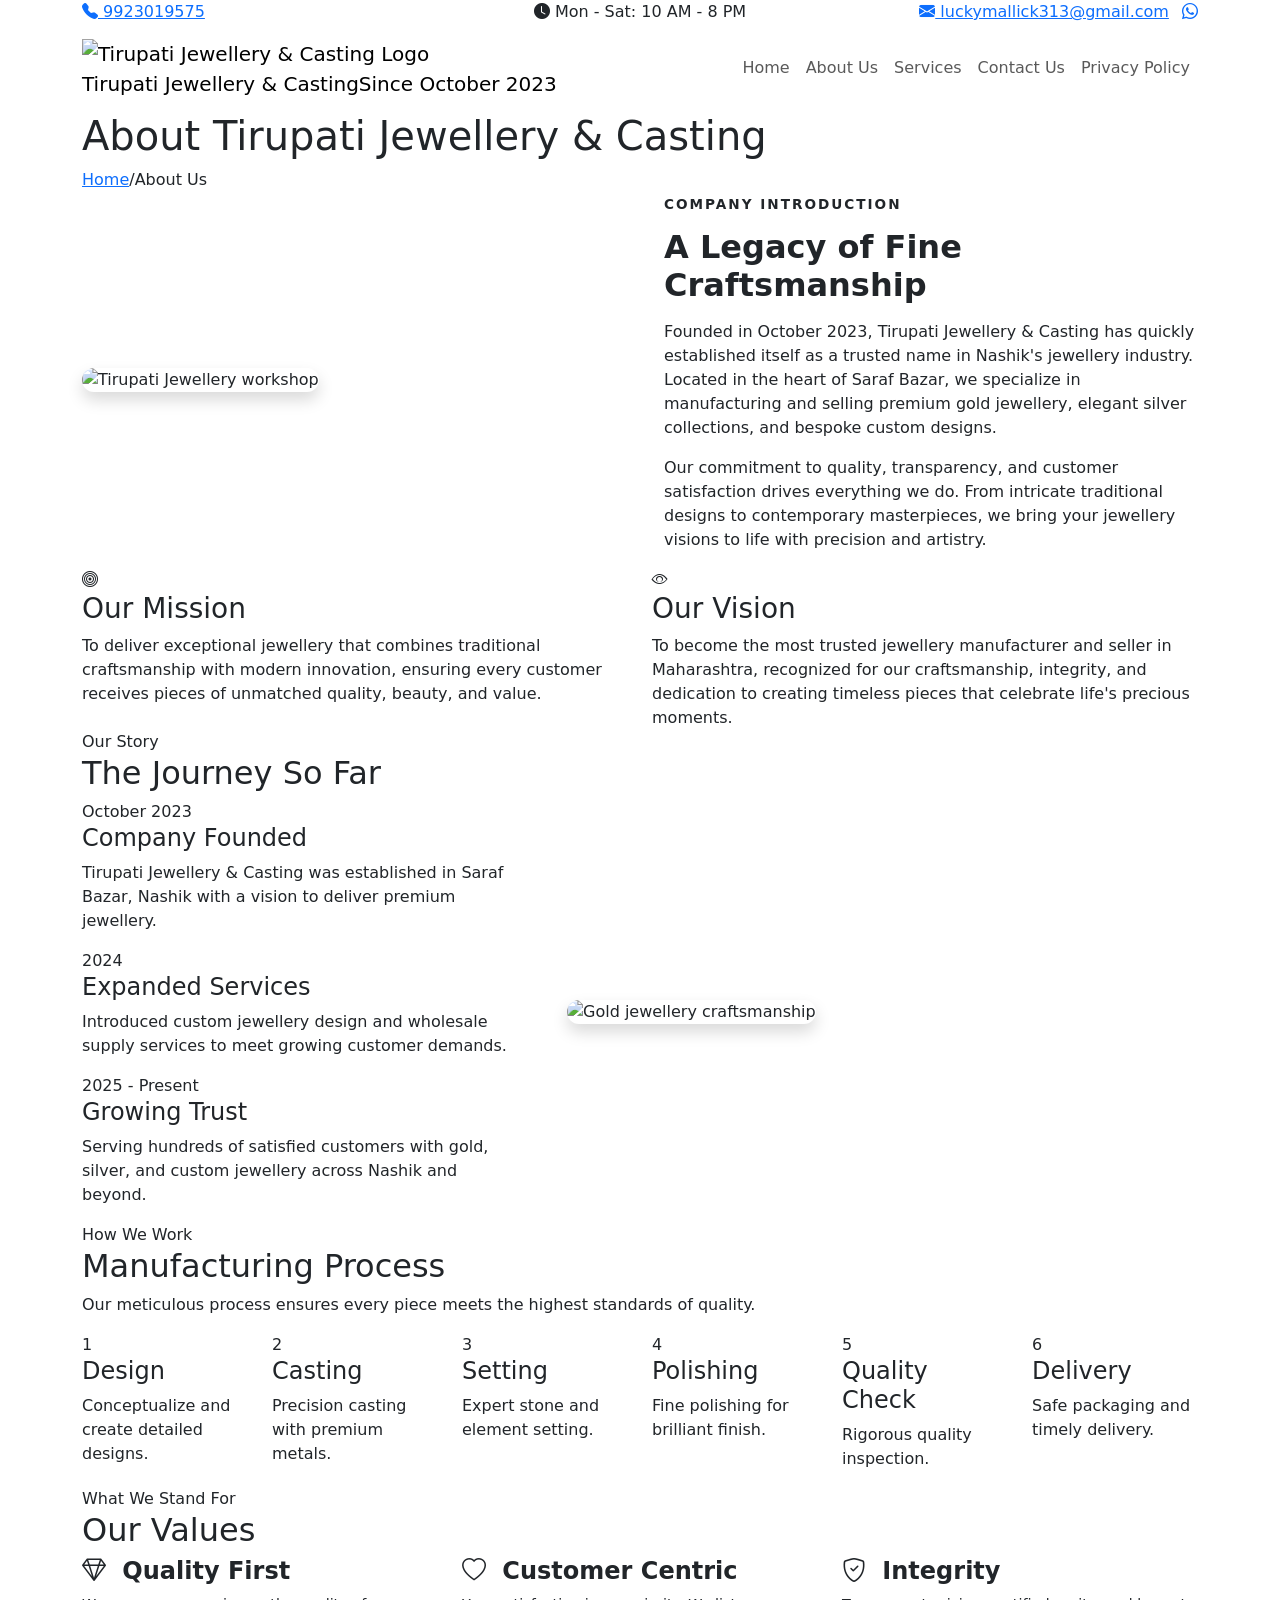
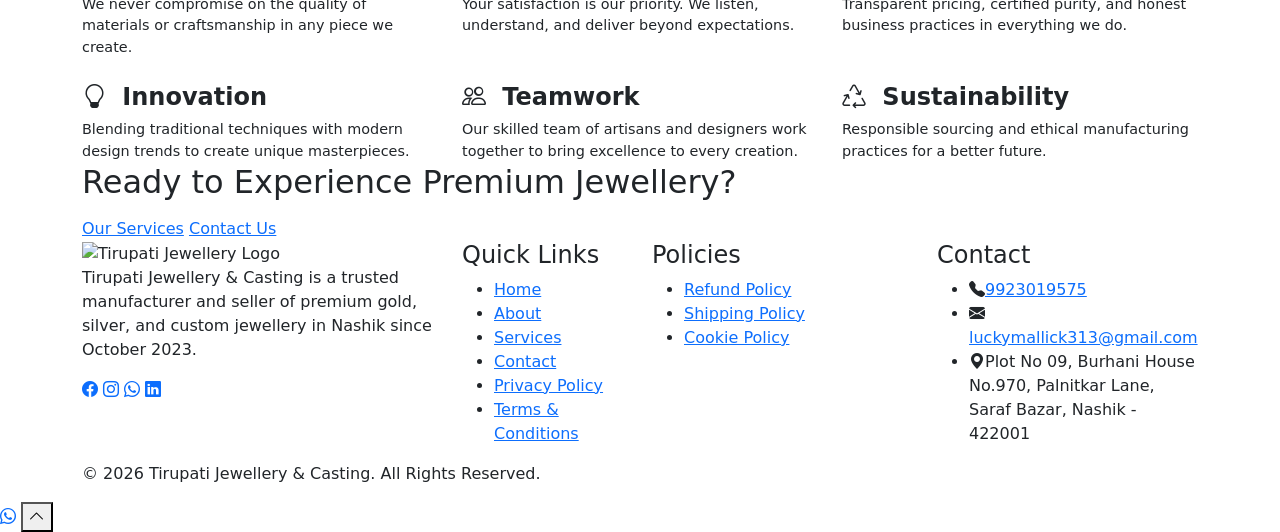
==== about.html @ cfba4d55 "Add files via upload" ====
<!DOCTYPE html>
<html lang="en">
<head>
  <meta charset="UTF-8">
  <meta name="viewport" content="width=device-width, initial-scale=1.0">
  <title>About Us | Tirupati Jewellery & Casting - Nashik</title>
  <meta name="description" content="Learn about Tirupati Jewellery & Casting - our mission, vision, values and story since October 2023. Premium jewellery manufacturer in Nashik.">
  <meta name="keywords" content="about Tirupati Jewellery, jewellery manufacturer Nashik, gold jewellery company">
  <link rel="canonical" href="about.html">
  <meta property="og:title" content="About Us | Tirupati Jewellery & Casting">
  <meta property="og:description" content="Discover our story, mission and craftsmanship in premium jewellery manufacturing.">
  <meta property="og:type" content="website">
  <meta property="og:image" content="images/logo.png">
  <link rel="icon" type="image/png" href="favicon/favicon.png">
  <link rel="preconnect" href="https://fonts.googleapis.com">
  <link rel="preconnect" href="https://fonts.gstatic.com" crossorigin>
  <link href="https://fonts.googleapis.com/css2?family=Poppins:wght@300;400;500;600;700&display=swap" rel="stylesheet">
  <link href="https://cdn.jsdelivr.net/npm/bootstrap@5.3.3/dist/css/bootstrap.min.css" rel="stylesheet">
  <link href="https://cdn.jsdelivr.net/npm/bootstrap-icons@1.11.3/font/bootstrap-icons.min.css" rel="stylesheet">
  <link rel="stylesheet" href="css/style.css">
  <link rel="stylesheet" href="css/responsive.css">
</head>
<body>
  <div id="page-loader" aria-hidden="true"><div class="loader-ring"></div></div>
  <div id="scroll-progress" role="progressbar" aria-label="Page scroll progress"></div>

  <div class="top-bar">
    <div class="container">
      <div class="row align-items-center">
        <div class="col-md-4 text-md-start text-center"><a href="tel:+919923019575"><i class="bi bi-telephone-fill"></i> 9923019575</a></div>
        <div class="col-md-4 text-center"><span><i class="bi bi-clock-fill"></i> Mon - Sat: 10 AM - 8 PM</span></div>
        <div class="col-md-4 text-md-end text-center">
          <a href="mailto:luckymallick313@gmail.com"><i class="bi bi-envelope-fill"></i> luckymallick313@gmail.com</a>
          <a href="https://wa.me/919923019575" class="whatsapp-link ms-2" target="_blank" rel="noopener noreferrer" aria-label="WhatsApp"><i class="bi bi-whatsapp"></i></a>
        </div>
      </div>
    </div>
  </div>

  <nav class="navbar navbar-expand-lg navbar-main" aria-label="Main navigation">
    <div class="container">
      <a class="navbar-brand navbar-brand-wrap" href="index.html">
        <img src="images/logo.png" alt="Tirupati Jewellery & Casting Logo" width="52" height="52">
        <div class="brand-text"><span class="brand-name">Tirupati Jewellery & Casting</span><span class="brand-tag">Since October 2023</span></div>
      </a>
      <button class="navbar-toggler" type="button" data-bs-toggle="collapse" data-bs-target="#mainNav" aria-controls="mainNav" aria-expanded="false" aria-label="Toggle navigation">
        <div class="navbar-toggler-icon-custom"><span></span><span></span><span></span></div>
      </button>
      <div class="collapse navbar-collapse" id="mainNav">
        <ul class="navbar-nav ms-auto">
          <li class="nav-item"><a class="nav-link" href="index.html">Home</a></li>
          <li class="nav-item"><a class="nav-link" href="about.html">About Us</a></li>
          <li class="nav-item"><a class="nav-link" href="services.html">Services</a></li>
          <li class="nav-item"><a class="nav-link" href="contact.html">Contact Us</a></li>
          <li class="nav-item"><a class="nav-link" href="privacy-policy.html">Privacy Policy</a></li>
        </ul>
      </div>
    </div>
  </nav>
  <div class="navbar-spacer"></div>

  <main>
    <section class="page-banner">
      <div class="banner-bg"></div>
      <div class="container">
        <h1 class="fade-up">About Tirupati Jewellery & Casting</h1>
        <nav class="breadcrumb-nav fade-up" aria-label="Breadcrumb">
          <a href="index.html">Home</a><span>/</span><span class="current">About Us</span>
        </nav>
      </div>
    </section>

    <section>
      <div class="container">
        <div class="row align-items-center g-5">
          <div class="col-lg-6 fade-left">
            <img src="images/about.jpg" alt="Tirupati Jewellery workshop" class="rounded-4 shadow" style="width:100%;height:420px;object-fit:cover;" loading="lazy">
          </div>
          <div class="col-lg-6 fade-right">
            <span class="subtitle" style="color:var(--gold);font-weight:600;letter-spacing:2px;text-transform:uppercase;font-size:0.85rem;">Company Introduction</span>
            <h2 style="font-size:2rem;font-weight:700;margin:12px 0 16px;">A Legacy of Fine Craftsmanship</h2>
            <p style="color:var(--text-muted);">Founded in October 2023, Tirupati Jewellery & Casting has quickly established itself as a trusted name in Nashik's jewellery industry. Located in the heart of Saraf Bazar, we specialize in manufacturing and selling premium gold jewellery, elegant silver collections, and bespoke custom designs.</p>
            <p style="color:var(--text-muted);">Our commitment to quality, transparency, and customer satisfaction drives everything we do. From intricate traditional designs to contemporary masterpieces, we bring your jewellery visions to life with precision and artistry.</p>
          </div>
        </div>
      </div>
    </section>

    <section class="section-bg">
      <div class="container">
        <div class="row g-4">
          <div class="col-md-6 fade-up">
            <article class="about-intro-card">
              <div class="icon"><i class="bi bi-bullseye"></i></div>
              <h3>Our Mission</h3>
              <p style="color:var(--text-muted);margin:0;">To deliver exceptional jewellery that combines traditional craftsmanship with modern innovation, ensuring every customer receives pieces of unmatched quality, beauty, and value.</p>
            </article>
          </div>
          <div class="col-md-6 fade-up">
            <article class="about-intro-card">
              <div class="icon"><i class="bi bi-eye"></i></div>
              <h3>Our Vision</h3>
              <p style="color:var(--text-muted);margin:0;">To become the most trusted jewellery manufacturer and seller in Maharashtra, recognized for our craftsmanship, integrity, and dedication to creating timeless pieces that celebrate life's precious moments.</p>
            </article>
          </div>
        </div>
      </div>
    </section>

    <section>
      <div class="container">
        <div class="section-title fade-up">
          <span class="subtitle">Our Story</span>
          <div class="gold-line"></div>
          <h2>The Journey So Far</h2>
        </div>
        <div class="row align-items-center g-5">
          <div class="col-lg-5 fade-left">
            <div class="timeline">
              <div class="timeline-item">
                <span class="date">October 2023</span>
                <h4>Company Founded</h4>
                <p>Tirupati Jewellery & Casting was established in Saraf Bazar, Nashik with a vision to deliver premium jewellery.</p>
              </div>
              <div class="timeline-item">
                <span class="date">2024</span>
                <h4>Expanded Services</h4>
                <p>Introduced custom jewellery design and wholesale supply services to meet growing customer demands.</p>
              </div>
              <div class="timeline-item">
                <span class="date">2025 - Present</span>
                <h4>Growing Trust</h4>
                <p>Serving hundreds of satisfied customers with gold, silver, and custom jewellery across Nashik and beyond.</p>
              </div>
            </div>
          </div>
          <div class="col-lg-7 fade-right">
            <img src="images/gold.jpg" alt="Gold jewellery craftsmanship" class="rounded-4 shadow" style="width:100%;height:380px;object-fit:cover;" loading="lazy">
          </div>
        </div>
      </div>
    </section>

    <section class="section-bg">
      <div class="container">
        <div class="section-title fade-up">
          <span class="subtitle">How We Work</span>
          <div class="gold-line"></div>
          <h2>Manufacturing Process</h2>
          <p>Our meticulous process ensures every piece meets the highest standards of quality.</p>
        </div>
        <div class="row g-4">
          <div class="col-6 col-md-4 col-lg-2 fade-up">
            <div class="process-step">
              <div class="step-num">1</div>
              <h4>Design</h4>
              <p>Conceptualize and create detailed designs.</p>
            </div>
          </div>
          <div class="col-6 col-md-4 col-lg-2 fade-up">
            <div class="process-step">
              <div class="step-num">2</div>
              <h4>Casting</h4>
              <p>Precision casting with premium metals.</p>
            </div>
          </div>
          <div class="col-6 col-md-4 col-lg-2 fade-up">
            <div class="process-step">
              <div class="step-num">3</div>
              <h4>Setting</h4>
              <p>Expert stone and element setting.</p>
            </div>
          </div>
          <div class="col-6 col-md-4 col-lg-2 fade-up">
            <div class="process-step">
              <div class="step-num">4</div>
              <h4>Polishing</h4>
              <p>Fine polishing for brilliant finish.</p>
            </div>
          </div>
          <div class="col-6 col-md-4 col-lg-2 fade-up">
            <div class="process-step">
              <div class="step-num">5</div>
              <h4>Quality Check</h4>
              <p>Rigorous quality inspection.</p>
            </div>
          </div>
          <div class="col-6 col-md-4 col-lg-2 fade-up">
            <div class="process-step">
              <div class="step-num">6</div>
              <h4>Delivery</h4>
              <p>Safe packaging and timely delivery.</p>
            </div>
          </div>
        </div>
      </div>
    </section>

    <section>
      <div class="container">
        <div class="section-title fade-up">
          <span class="subtitle">What We Stand For</span>
          <div class="gold-line"></div>
          <h2>Our Values</h2>
        </div>
        <div class="row g-4">
          <div class="col-md-6 col-lg-4 fade-up">
            <div class="value-card">
              <h4 style="font-weight:600;margin-bottom:8px;"><i class="bi bi-gem" style="color:var(--gold);margin-right:8px;"></i> Quality First</h4>
              <p style="color:var(--text-muted);margin:0;font-size:0.9rem;">We never compromise on the quality of materials or craftsmanship in any piece we create.</p>
            </div>
          </div>
          <div class="col-md-6 col-lg-4 fade-up">
            <div class="value-card">
              <h4 style="font-weight:600;margin-bottom:8px;"><i class="bi bi-heart" style="color:var(--gold);margin-right:8px;"></i> Customer Centric</h4>
              <p style="color:var(--text-muted);margin:0;font-size:0.9rem;">Your satisfaction is our priority. We listen, understand, and deliver beyond expectations.</p>
            </div>
          </div>
          <div class="col-md-6 col-lg-4 fade-up">
            <div class="value-card">
              <h4 style="font-weight:600;margin-bottom:8px;"><i class="bi bi-shield-check" style="color:var(--gold);margin-right:8px;"></i> Integrity</h4>
              <p style="color:var(--text-muted);margin:0;font-size:0.9rem;">Transparent pricing, certified purity, and honest business practices in everything we do.</p>
            </div>
          </div>
          <div class="col-md-6 col-lg-4 fade-up">
            <div class="value-card">
              <h4 style="font-weight:600;margin-bottom:8px;"><i class="bi bi-lightbulb" style="color:var(--gold);margin-right:8px;"></i> Innovation</h4>
              <p style="color:var(--text-muted);margin:0;font-size:0.9rem;">Blending traditional techniques with modern design trends to create unique masterpieces.</p>
            </div>
          </div>
          <div class="col-md-6 col-lg-4 fade-up">
            <div class="value-card">
              <h4 style="font-weight:600;margin-bottom:8px;"><i class="bi bi-people" style="color:var(--gold);margin-right:8px;"></i> Teamwork</h4>
              <p style="color:var(--text-muted);margin:0;font-size:0.9rem;">Our skilled team of artisans and designers work together to bring excellence to every creation.</p>
            </div>
          </div>
          <div class="col-md-6 col-lg-4 fade-up">
            <div class="value-card">
              <h4 style="font-weight:600;margin-bottom:8px;"><i class="bi bi-recycle" style="color:var(--gold);margin-right:8px;"></i> Sustainability</h4>
              <p style="color:var(--text-muted);margin:0;font-size:0.9rem;">Responsible sourcing and ethical manufacturing practices for a better future.</p>
            </div>
          </div>
        </div>
      </div>
    </section>

    <section class="cta-section">
      <div class="container fade-up">
        <h2>Ready to Experience Premium Jewellery?</h2>
        <div class="cta-buttons mt-3">
          <a href="services.html" class="btn-outline-white">Our Services</a>
          <a href="contact.html" class="btn-outline-white">Contact Us</a>
        </div>
      </div>
    </section>
  </main>

  <footer class="site-footer">
    <div class="container">
      <div class="row g-4">
        <div class="col-lg-4 col-md-6">
          <div class="footer-brand">
            <img src="images/logo.png" alt="Tirupati Jewellery Logo" width="60" height="60" loading="lazy">
            <p>Tirupati Jewellery & Casting is a trusted manufacturer and seller of premium gold, silver, and custom jewellery in Nashik since October 2023.</p>
            <div class="social-icons">
              <a href="#" aria-label="Facebook"><i class="bi bi-facebook"></i></a>
              <a href="#" aria-label="Instagram"><i class="bi bi-instagram"></i></a>
              <a href="https://wa.me/919923019575" target="_blank" rel="noopener noreferrer" aria-label="WhatsApp"><i class="bi bi-whatsapp"></i></a>
              <a href="#" aria-label="LinkedIn"><i class="bi bi-linkedin"></i></a>
            </div>
          </div>
        </div>
        <div class="col-lg-2 col-md-6">
          <h4 class="footer-title">Quick Links</h4>
          <ul class="footer-links">
            <li><a href="index.html">Home</a></li>
            <li><a href="about.html">About</a></li>
            <li><a href="services.html">Services</a></li>
            <li><a href="contact.html">Contact</a></li>
            <li><a href="privacy-policy.html">Privacy Policy</a></li>
            <li><a href="terms-and-conditions.html">Terms & Conditions</a></li>
          </ul>
        </div>
        <div class="col-lg-3 col-md-6">
          <h4 class="footer-title">Policies</h4>
          <ul class="footer-links">
            <li><a href="refund-cancellation.html">Refund Policy</a></li>
            <li><a href="shipping-delivery.html">Shipping Policy</a></li>
            <li><a href="cookie-policy.html">Cookie Policy</a></li>
          </ul>
        </div>
        <div class="col-lg-3 col-md-6">
          <h4 class="footer-title">Contact</h4>
          <ul class="footer-contact">
            <li><i class="bi bi-telephone-fill"></i><span><a href="tel:+919923019575">9923019575</a></span></li>
            <li><i class="bi bi-envelope-fill"></i><span><a href="mailto:luckymallick313@gmail.com">luckymallick313@gmail.com</a></span></li>
            <li><i class="bi bi-geo-alt-fill"></i><span>Plot No 09, Burhani House No.970, Palnitkar Lane, Saraf Bazar, Nashik - 422001</span></li>
          </ul>
        </div>
      </div>
      <div class="footer-bottom"><p>&copy; 2026 Tirupati Jewellery & Casting. All Rights Reserved.</p></div>
    </div>
  </footer>

  <a href="https://wa.me/919923019575" class="floating-whatsapp" target="_blank" rel="noopener noreferrer" aria-label="Chat on WhatsApp"><i class="bi bi-whatsapp"></i></a>
  <button class="back-to-top" aria-label="Back to top"><i class="bi bi-chevron-up"></i></button>
  <script src="https://cdn.jsdelivr.net/npm/bootstrap@5.3.3/dist/js/bootstrap.bundle.min.js"></script>
  <script src="js/script.js"></script>
</body>
</html>
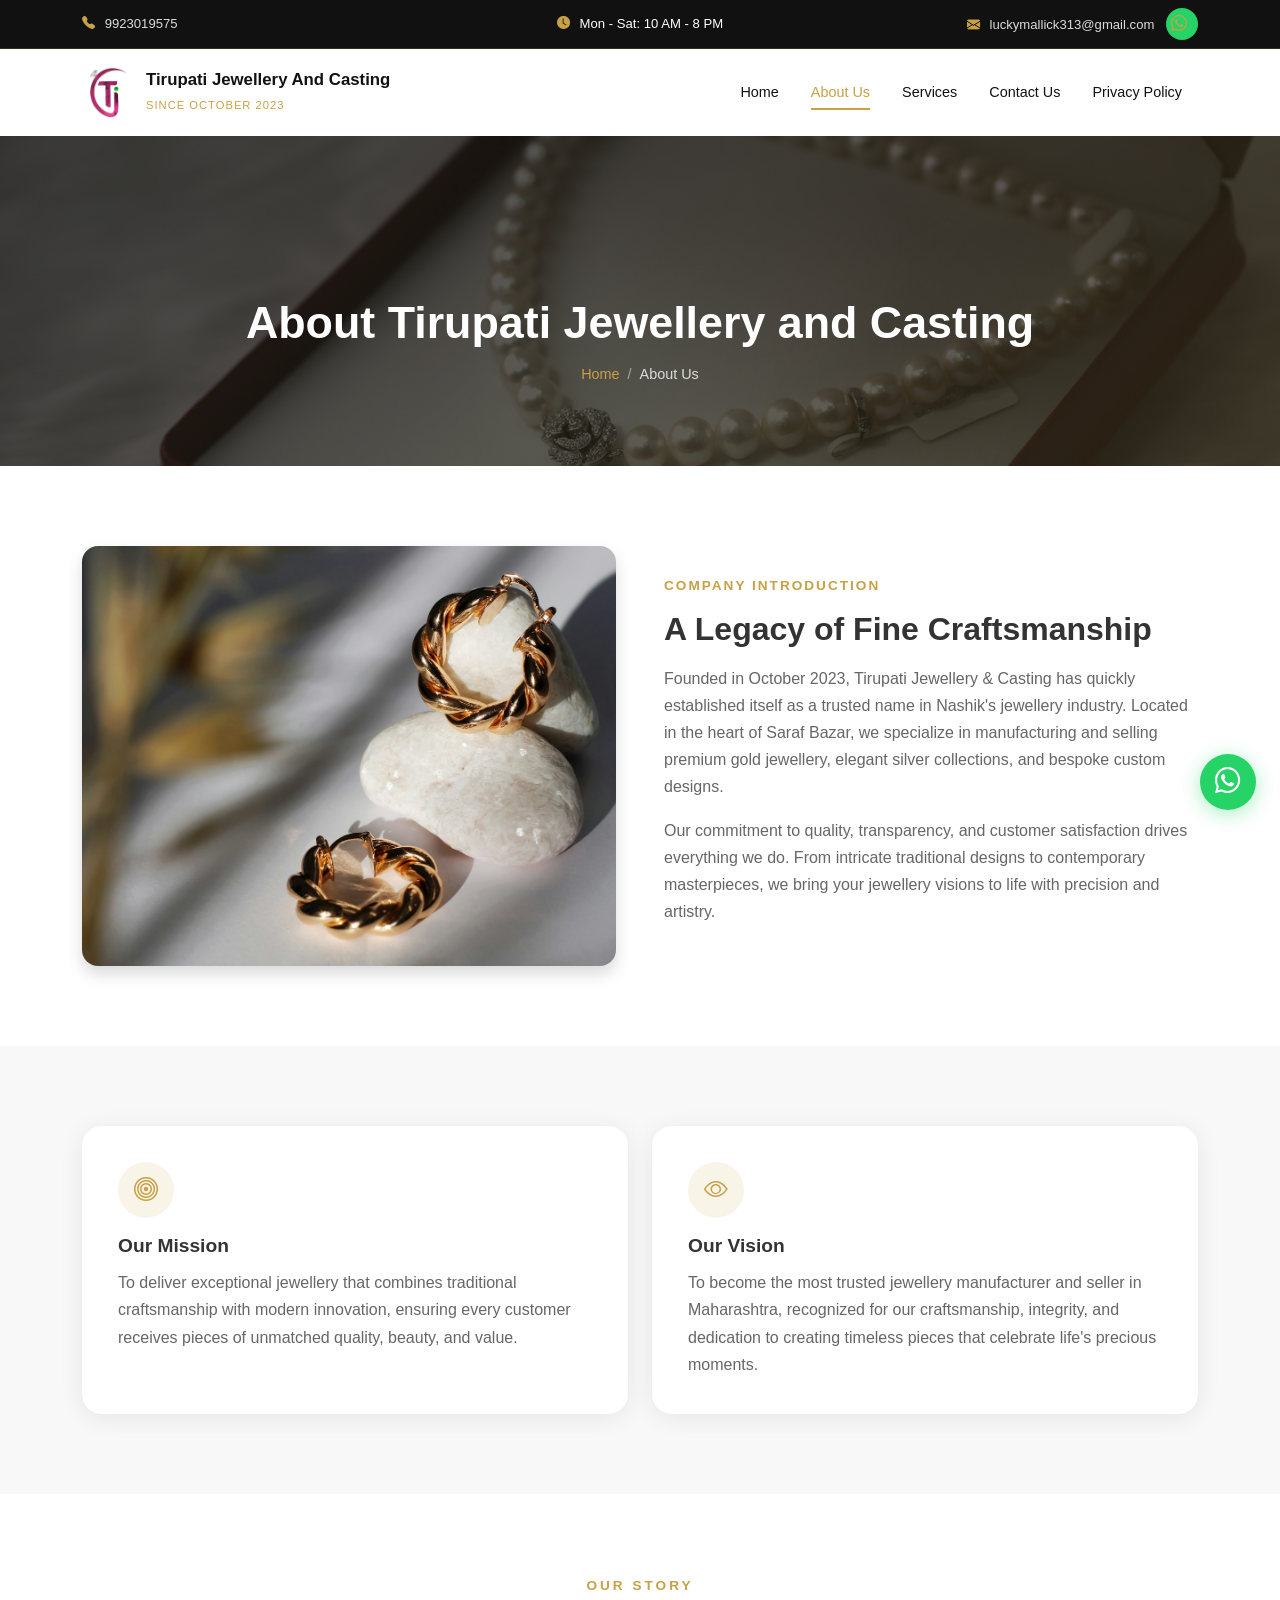
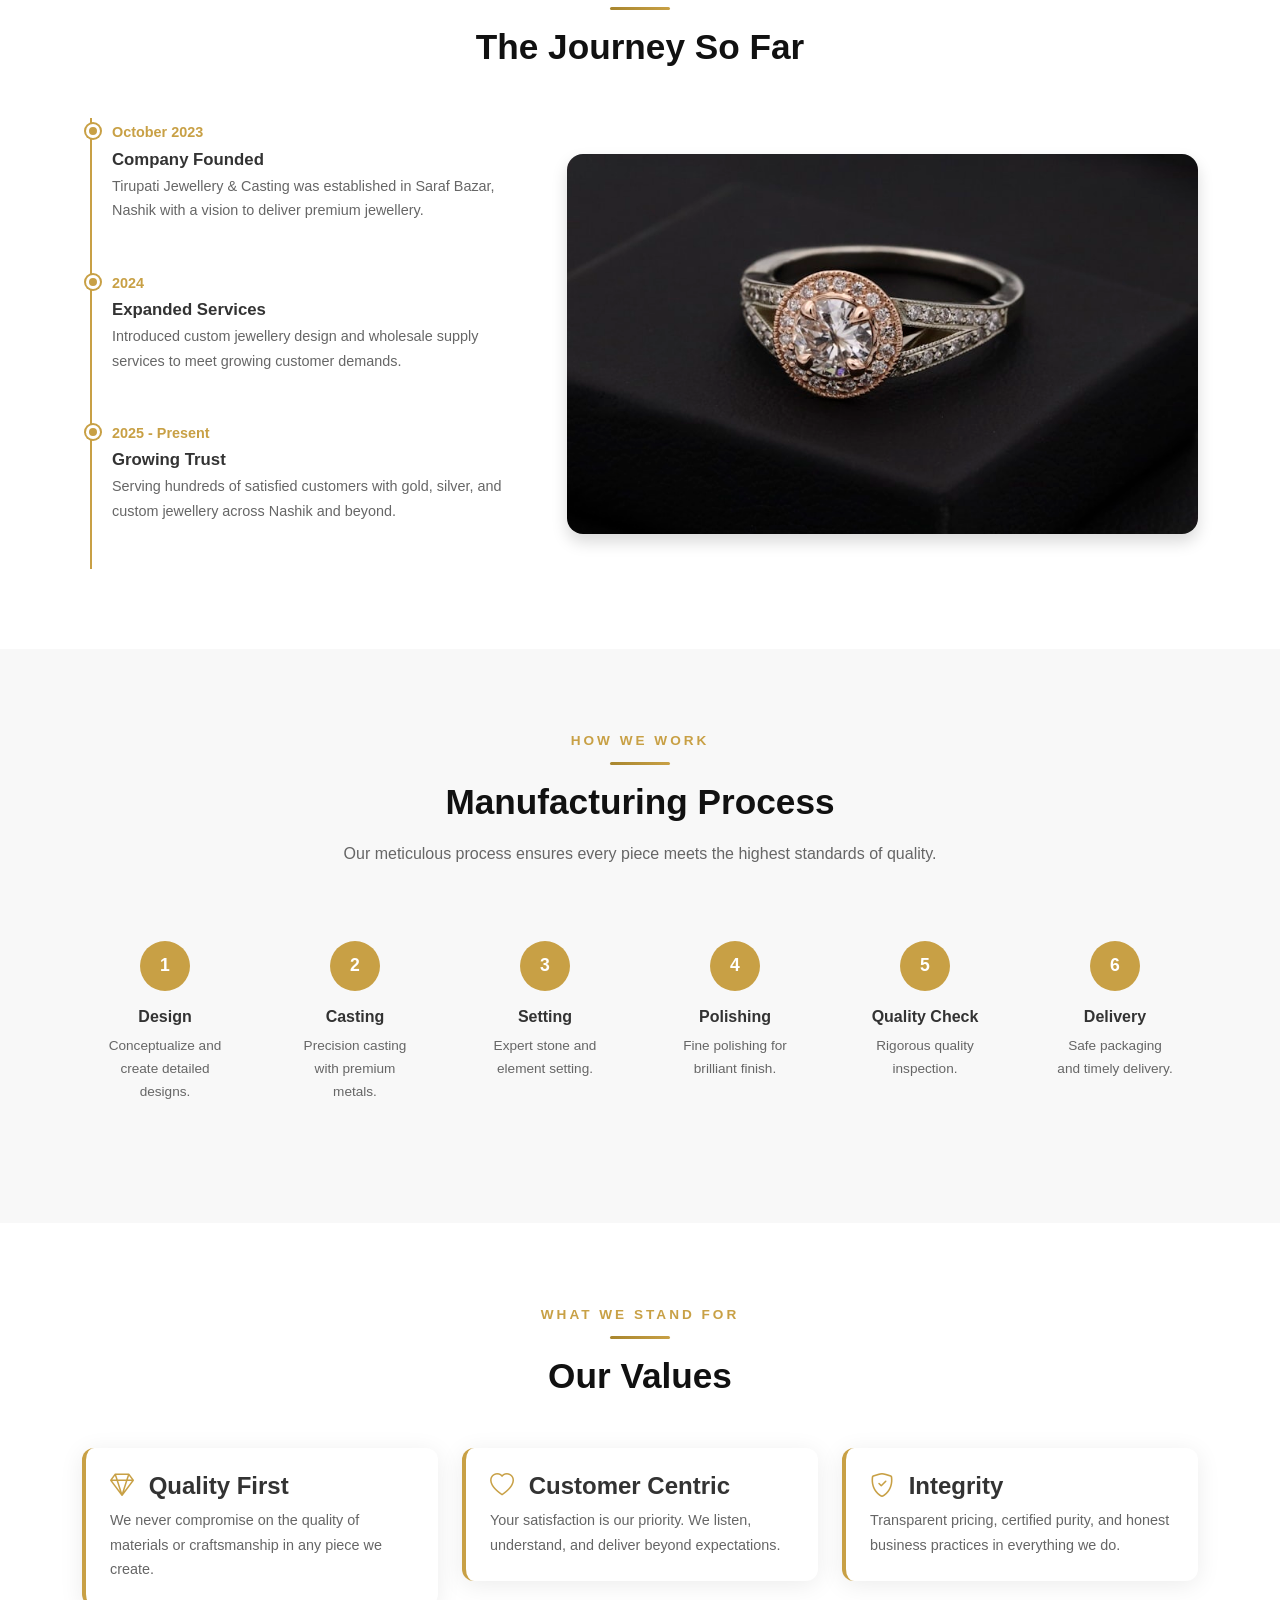
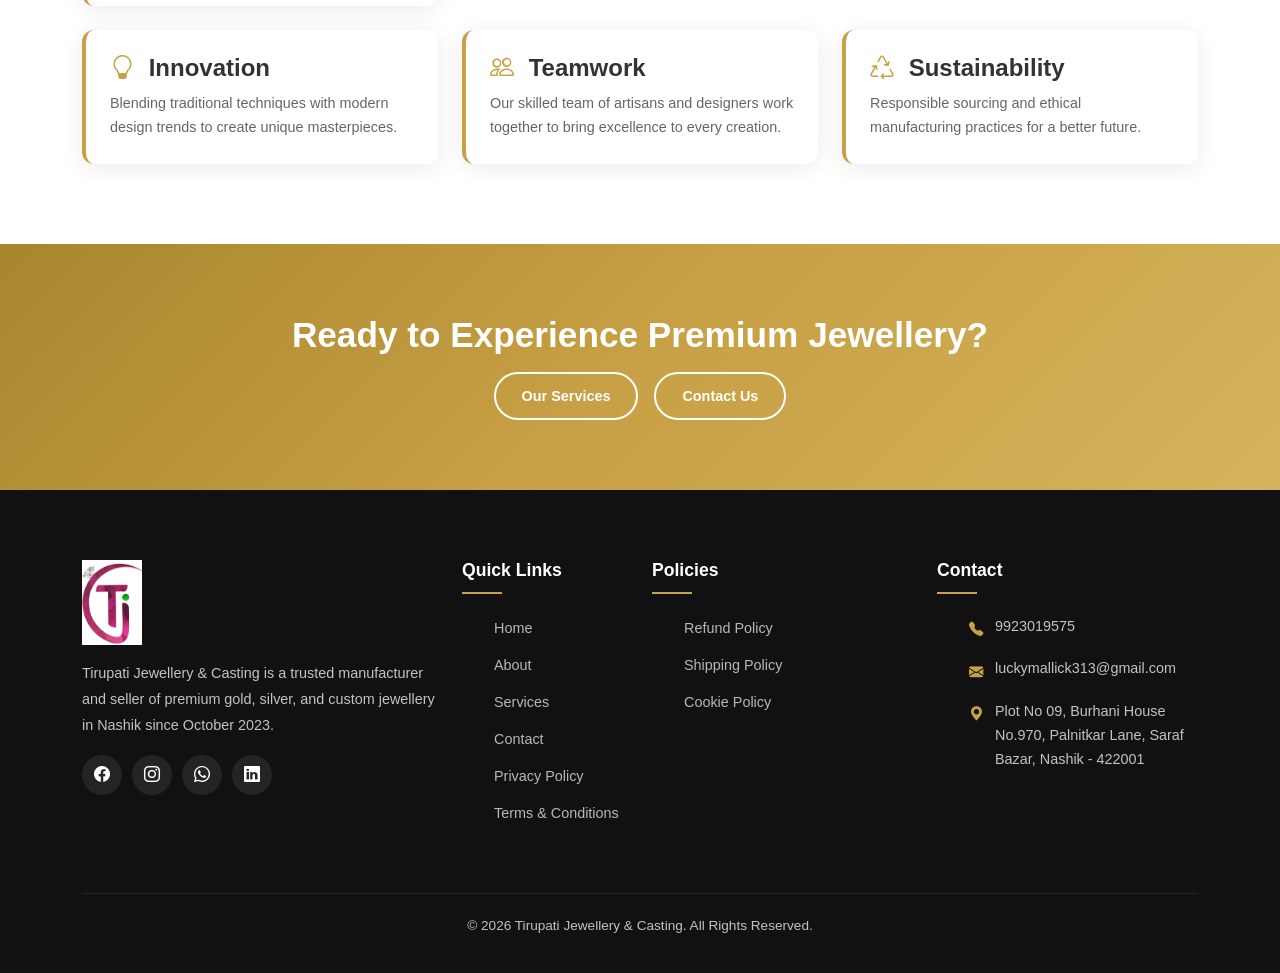
==== commit 51d2efa2: "Update about.html" ====
--- a/about.html
+++ b/about.html
@@ -3,7 +3,7 @@
 <head>
   <meta charset="UTF-8">
   <meta name="viewport" content="width=device-width, initial-scale=1.0">
-  <title>About Us | Tirupati Jewellery & Casting - Nashik</title>
+  <title>About Us | Tirupati Jewellery and Casting - Nashik</title>
   <meta name="description" content="Learn about Tirupati Jewellery & Casting - our mission, vision, values and story since October 2023. Premium jewellery manufacturer in Nashik.">
   <meta name="keywords" content="about Tirupati Jewellery, jewellery manufacturer Nashik, gold jewellery company">
   <link rel="canonical" href="about.html">
@@ -41,7 +41,7 @@
     <div class="container">
       <a class="navbar-brand navbar-brand-wrap" href="index.html">
         <img src="images/logo.png" alt="Tirupati Jewellery & Casting Logo" width="52" height="52">
-        <div class="brand-text"><span class="brand-name">Tirupati Jewellery & Casting</span><span class="brand-tag">Since October 2023</span></div>
+        <div class="brand-text"><span class="brand-name">Tirupati Jewellery And Casting</span><span class="brand-tag">Since October 2023</span></div>
       </a>
       <button class="navbar-toggler" type="button" data-bs-toggle="collapse" data-bs-target="#mainNav" aria-controls="mainNav" aria-expanded="false" aria-label="Toggle navigation">
         <div class="navbar-toggler-icon-custom"><span></span><span></span><span></span></div>
@@ -63,7 +63,7 @@
     <section class="page-banner">
       <div class="banner-bg"></div>
       <div class="container">
-        <h1 class="fade-up">About Tirupati Jewellery & Casting</h1>
+        <h1 class="fade-up">About Tirupati Jewellery and Casting</h1>
         <nav class="breadcrumb-nav fade-up" aria-label="Breadcrumb">
           <a href="index.html">Home</a><span>/</span><span class="current">About Us</span>
         </nav>
--- a/css/style.css
+++ b/css/style.css
@@ -0,0 +1,1442 @@
+/* ============================================
+   Tirupati Jewellery & Casting - Main Styles
+   ============================================ */
+
+:root {
+  --gold: #C8A045;
+  --gold-light: #d4b35c;
+  --gold-dark: #a8862e;
+  --black: #111111;
+  --white: #FFFFFF;
+  --bg: #F8F8F8;
+  --text: #333333;
+  --text-muted: #666666;
+  --border: #e8e8e8;
+  --shadow: 0 4px 24px rgba(17, 17, 17, 0.08);
+  --shadow-hover: 0 12px 40px rgba(200, 160, 69, 0.18);
+  --transition: all 0.35s cubic-bezier(0.4, 0, 0.2, 1);
+  --radius: 12px;
+  --radius-lg: 20px;
+  --font: 'Poppins', sans-serif;
+}
+
+*, *::before, *::after {
+  box-sizing: border-box;
+  margin: 0;
+  padding: 0;
+}
+
+html {
+  scroll-behavior: smooth;
+}
+
+body {
+  font-family: var(--font);
+  font-size: 16px;
+  line-height: 1.7;
+  color: var(--text);
+  background: var(--white);
+  overflow-x: hidden;
+}
+
+img {
+  max-width: 100%;
+  height: auto;
+  display: block;
+}
+
+a {
+  text-decoration: none;
+  color: inherit;
+  transition: var(--transition);
+}
+
+ul {
+  list-style: none;
+}
+
+/* ---- Loading Spinner ---- */
+#page-loader {
+  position: fixed;
+  inset: 0;
+  background: var(--white);
+  z-index: 99999;
+  display: flex;
+  align-items: center;
+  justify-content: center;
+  transition: opacity 0.5s ease, visibility 0.5s ease;
+}
+
+#page-loader.hidden {
+  opacity: 0;
+  visibility: hidden;
+  pointer-events: none;
+}
+
+.loader-ring {
+  width: 56px;
+  height: 56px;
+  border: 3px solid var(--border);
+  border-top-color: var(--gold);
+  border-radius: 50%;
+  animation: spin 0.8s linear infinite;
+}
+
+@keyframes spin {
+  to { transform: rotate(360deg); }
+}
+
+/* ---- Scroll Progress ---- */
+#scroll-progress {
+  position: fixed;
+  top: 0;
+  left: 0;
+  height: 3px;
+  background: linear-gradient(90deg, var(--gold-dark), var(--gold), var(--gold-light));
+  z-index: 10000;
+  width: 0%;
+  transition: width 0.1s linear;
+}
+
+/* ---- Top Bar ---- */
+.top-bar {
+  background: var(--black);
+  color: var(--white);
+  font-size: 0.82rem;
+  padding: 8px 0;
+  border-bottom: 1px solid rgba(200, 160, 69, 0.2);
+}
+
+.top-bar a {
+  color: rgba(255, 255, 255, 0.85);
+}
+
+.top-bar a:hover {
+  color: var(--gold);
+}
+
+.top-bar i {
+  color: var(--gold);
+  margin-right: 6px;
+}
+
+.top-bar .whatsapp-link {
+  display: inline-flex;
+  align-items: center;
+  justify-content: center;
+  width: 32px;
+  height: 32px;
+  background: #25D366;
+  border-radius: 50%;
+  color: var(--white) !important;
+  font-size: 1rem;
+  transition: var(--transition);
+}
+
+.top-bar .whatsapp-link:hover {
+  transform: scale(1.1);
+  background: #1ebe57;
+}
+
+/* ---- Navbar ---- */
+.navbar-main {
+  background: var(--white);
+  padding: 12px 0;
+  transition: var(--transition);
+  border-bottom: 1px solid transparent;
+}
+
+.navbar-main.sticky {
+  position: fixed;
+  top: 0;
+  left: 0;
+  right: 0;
+  z-index: 9999;
+  background: rgba(255, 255, 255, 0.97);
+  backdrop-filter: blur(12px);
+  box-shadow: var(--shadow);
+  border-bottom-color: var(--border);
+  padding: 8px 0;
+  animation: slideDown 0.4s ease;
+}
+
+@keyframes slideDown {
+  from { transform: translateY(-100%); }
+  to { transform: translateY(0); }
+}
+
+.navbar-brand-wrap {
+  display: flex;
+  align-items: center;
+  gap: 12px;
+}
+
+.navbar-brand-wrap img {
+  width: 52px;
+  height: 52px;
+  object-fit: contain;
+}
+
+.brand-text {
+  line-height: 1.2;
+}
+
+.brand-text .brand-name {
+  font-size: 1.05rem;
+  font-weight: 700;
+  color: var(--black);
+  display: block;
+}
+
+.brand-text .brand-tag {
+  font-size: 0.7rem;
+  color: var(--gold);
+  font-weight: 500;
+  letter-spacing: 1px;
+  text-transform: uppercase;
+}
+
+.navbar-nav .nav-link {
+  font-size: 0.9rem;
+  font-weight: 500;
+  color: var(--black) !important;
+  padding: 8px 16px !important;
+  position: relative;
+}
+
+.navbar-nav .nav-link::after {
+  content: '';
+  position: absolute;
+  bottom: 2px;
+  left: 16px;
+  right: 16px;
+  height: 2px;
+  background: var(--gold);
+  transform: scaleX(0);
+  transition: transform 0.3s ease;
+}
+
+.navbar-nav .nav-link:hover::after,
+.navbar-nav .nav-link.active::after {
+  transform: scaleX(1);
+}
+
+.navbar-nav .nav-link:hover,
+.navbar-nav .nav-link.active {
+  color: var(--gold) !important;
+}
+
+.navbar-toggler {
+  border: none;
+  padding: 4px 8px;
+}
+
+.navbar-toggler:focus {
+  box-shadow: none;
+}
+
+.navbar-toggler-icon-custom {
+  width: 28px;
+  height: 20px;
+  position: relative;
+  display: flex;
+  flex-direction: column;
+  justify-content: space-between;
+}
+
+.navbar-toggler-icon-custom span {
+  display: block;
+  height: 2px;
+  background: var(--black);
+  border-radius: 2px;
+  transition: var(--transition);
+}
+
+/* ---- Buttons ---- */
+.btn-gold {
+  background: linear-gradient(135deg, var(--gold), var(--gold-dark));
+  color: var(--white);
+  border: none;
+  padding: 12px 28px;
+  font-weight: 600;
+  font-size: 0.9rem;
+  border-radius: 50px;
+  letter-spacing: 0.3px;
+  transition: var(--transition);
+  display: inline-flex;
+  align-items: center;
+  gap: 8px;
+}
+
+.btn-gold:hover {
+  background: linear-gradient(135deg, var(--gold-light), var(--gold));
+  color: var(--white);
+  transform: translateY(-2px);
+  box-shadow: var(--shadow-hover);
+}
+
+.btn-outline-gold {
+  background: transparent;
+  color: var(--gold);
+  border: 2px solid var(--gold);
+  padding: 10px 26px;
+  font-weight: 600;
+  font-size: 0.9rem;
+  border-radius: 50px;
+  transition: var(--transition);
+  display: inline-flex;
+  align-items: center;
+  gap: 8px;
+}
+
+.btn-outline-gold:hover {
+  background: var(--gold);
+  color: var(--white);
+  transform: translateY(-2px);
+  box-shadow: var(--shadow-hover);
+}
+
+.btn-outline-white {
+  background: transparent;
+  color: var(--white);
+  border: 2px solid var(--white);
+  padding: 10px 26px;
+  font-weight: 600;
+  font-size: 0.9rem;
+  border-radius: 50px;
+  transition: var(--transition);
+}
+
+.btn-outline-white:hover {
+  background: var(--white);
+  color: var(--black);
+  transform: translateY(-2px);
+}
+
+.btn-whatsapp {
+  background: #25D366;
+  color: var(--white);
+  border: none;
+  padding: 12px 28px;
+  font-weight: 600;
+  border-radius: 50px;
+  transition: var(--transition);
+  display: inline-flex;
+  align-items: center;
+  gap: 8px;
+}
+
+.btn-whatsapp:hover {
+  background: #1ebe57;
+  color: var(--white);
+  transform: translateY(-2px);
+  box-shadow: 0 8px 24px rgba(37, 211, 102, 0.35);
+}
+
+/* ---- Section Utilities ---- */
+section {
+  padding: 80px 0;
+}
+
+.section-bg {
+  background: var(--bg);
+}
+
+.section-title {
+  text-align: center;
+  margin-bottom: 50px;
+}
+
+.section-title .subtitle {
+  color: var(--gold);
+  font-size: 0.85rem;
+  font-weight: 600;
+  letter-spacing: 3px;
+  text-transform: uppercase;
+  display: block;
+  margin-bottom: 10px;
+}
+
+.section-title h2 {
+  font-size: 2.2rem;
+  font-weight: 700;
+  color: var(--black);
+  margin-bottom: 16px;
+}
+
+.section-title p {
+  color: var(--text-muted);
+  max-width: 600px;
+  margin: 0 auto;
+}
+
+.gold-line {
+  width: 60px;
+  height: 3px;
+  background: linear-gradient(90deg, var(--gold-dark), var(--gold));
+  margin: 0 auto 16px;
+  border-radius: 2px;
+}
+
+/* ---- Animations ---- */
+.fade-up, .fade-left, .fade-right {
+  opacity: 0;
+  transition: opacity 0.7s ease, transform 0.7s ease;
+}
+
+.fade-up {
+  transform: translateY(40px);
+}
+
+.fade-left {
+  transform: translateX(-40px);
+}
+
+.fade-right {
+  transform: translateX(40px);
+}
+
+.fade-up.visible, .fade-left.visible, .fade-right.visible {
+  opacity: 1;
+  transform: translate(0);
+}
+
+/* Hero content visible immediately (above the fold) */
+.hero-content .fade-up,
+.hero-content .fade-left,
+.hero-content .fade-right,
+.page-banner .fade-up {
+  opacity: 1;
+  transform: none;
+}
+
+/* ---- Hero ---- */
+.hero-section {
+  position: relative;
+  min-height: 100vh;
+  display: flex;
+  align-items: center;
+  background: var(--black);
+  overflow: hidden;
+}
+
+.hero-bg {
+  position: absolute;
+  inset: 0;
+  background: url('../images/hero.jpg') center/cover no-repeat;
+  transform: scale(1.05);
+  transition: transform 8s ease;
+}
+
+.hero-section:hover .hero-bg {
+  transform: scale(1);
+}
+
+.hero-overlay {
+  position: absolute;
+  inset: 0;
+  background: linear-gradient(135deg, rgba(17, 17, 17, 0.88) 0%, rgba(17, 17, 17, 0.6) 50%, rgba(200, 160, 69, 0.15) 100%);
+}
+
+.hero-content {
+  position: relative;
+  z-index: 2;
+  padding: 140px 0 100px;
+}
+
+.hero-badge {
+  display: inline-block;
+  background: rgba(200, 160, 69, 0.15);
+  border: 1px solid rgba(200, 160, 69, 0.4);
+  color: var(--gold);
+  padding: 6px 18px;
+  border-radius: 50px;
+  font-size: 0.82rem;
+  font-weight: 500;
+  letter-spacing: 1px;
+  margin-bottom: 20px;
+}
+
+.hero-content h1 {
+  font-size: 3.2rem;
+  font-weight: 700;
+  color: var(--white);
+  line-height: 1.2;
+  margin-bottom: 16px;
+}
+
+.hero-content h1 span {
+  color: var(--gold);
+}
+
+.hero-content .hero-sub {
+  font-size: 1.15rem;
+  color: var(--gold);
+  font-weight: 500;
+  margin-bottom: 8px;
+}
+
+.hero-content p {
+  color: rgba(255, 255, 255, 0.8);
+  font-size: 1.05rem;
+  max-width: 560px;
+  margin-bottom: 32px;
+}
+
+.hero-buttons {
+  display: flex;
+  flex-wrap: wrap;
+  gap: 16px;
+}
+
+.hero-scroll {
+  position: absolute;
+  bottom: 30px;
+  left: 50%;
+  transform: translateX(-50%);
+  z-index: 2;
+  color: rgba(255, 255, 255, 0.6);
+  font-size: 0.8rem;
+  text-align: center;
+  animation: bounce 2s infinite;
+}
+
+.hero-scroll i {
+  display: block;
+  font-size: 1.2rem;
+  margin-top: 4px;
+  color: var(--gold);
+}
+
+@keyframes bounce {
+  0%, 100% { transform: translateX(-50%) translateY(0); }
+  50% { transform: translateX(-50%) translateY(8px); }
+}
+
+/* ---- Page Banner ---- */
+.page-banner {
+  position: relative;
+  padding: 160px 0 80px;
+  background: var(--black);
+  text-align: center;
+  overflow: hidden;
+}
+
+.page-banner::before {
+  content: '';
+  position: absolute;
+  inset: 0;
+  background: linear-gradient(135deg, rgba(17, 17, 17, 0.95), rgba(200, 160, 69, 0.2));
+}
+
+.page-banner .banner-bg {
+  position: absolute;
+  inset: 0;
+  background: url('../images/hero.jpg') center/cover no-repeat;
+  opacity: 0.25;
+}
+
+.page-banner .container {
+  position: relative;
+  z-index: 2;
+}
+
+.page-banner h1 {
+  font-size: 2.8rem;
+  font-weight: 700;
+  color: var(--white);
+  margin-bottom: 12px;
+}
+
+.breadcrumb-nav {
+  display: flex;
+  justify-content: center;
+  gap: 8px;
+  font-size: 0.9rem;
+}
+
+.breadcrumb-nav a {
+  color: var(--gold);
+}
+
+.breadcrumb-nav span {
+  color: rgba(255, 255, 255, 0.5);
+}
+
+.breadcrumb-nav .current {
+  color: rgba(255, 255, 255, 0.8);
+}
+
+/* ---- About Preview ---- */
+.about-preview-img {
+  position: relative;
+  border-radius: var(--radius-lg);
+  overflow: hidden;
+  box-shadow: var(--shadow);
+}
+
+.about-preview-img img {
+  width: 100%;
+  height: 450px;
+  object-fit: cover;
+  transition: transform 0.6s ease;
+}
+
+.about-preview-img:hover img {
+  transform: scale(1.05);
+}
+
+.about-preview-img .experience-badge {
+  position: absolute;
+  bottom: 24px;
+  right: 24px;
+  background: var(--gold);
+  color: var(--white);
+  padding: 20px 24px;
+  border-radius: var(--radius);
+  text-align: center;
+  box-shadow: var(--shadow);
+}
+
+.experience-badge .year {
+  font-size: 2rem;
+  font-weight: 700;
+  line-height: 1;
+}
+
+.experience-badge .text {
+  font-size: 0.75rem;
+  font-weight: 500;
+  text-transform: uppercase;
+  letter-spacing: 1px;
+}
+
+.about-content .highlight-list {
+  margin: 24px 0;
+}
+
+.about-content .highlight-list li {
+  display: flex;
+  align-items: center;
+  gap: 12px;
+  padding: 8px 0;
+  font-weight: 500;
+}
+
+.about-content .highlight-list i {
+  color: var(--gold);
+  font-size: 1.1rem;
+}
+
+/* ---- Service Cards ---- */
+.service-card {
+  background: var(--white);
+  border-radius: var(--radius-lg);
+  padding: 36px 28px;
+  text-align: center;
+  box-shadow: var(--shadow);
+  transition: var(--transition);
+  height: 100%;
+  border: 1px solid transparent;
+}
+
+.service-card:hover {
+  transform: translateY(-8px);
+  box-shadow: var(--shadow-hover);
+  border-color: rgba(200, 160, 69, 0.2);
+}
+
+.service-card .icon-wrap {
+  width: 80px;
+  height: 80px;
+  background: linear-gradient(135deg, rgba(200, 160, 69, 0.1), rgba(200, 160, 69, 0.2));
+  border-radius: 50%;
+  display: flex;
+  align-items: center;
+  justify-content: center;
+  margin: 0 auto 20px;
+  transition: var(--transition);
+}
+
+.service-card:hover .icon-wrap {
+  background: linear-gradient(135deg, var(--gold), var(--gold-dark));
+}
+
+.service-card .icon-wrap i {
+  font-size: 2rem;
+  color: var(--gold);
+  transition: var(--transition);
+}
+
+.service-card:hover .icon-wrap i {
+  color: var(--white);
+}
+
+.service-card h3 {
+  font-size: 1.2rem;
+  font-weight: 600;
+  color: var(--black);
+  margin-bottom: 12px;
+}
+
+.service-card p {
+  color: var(--text-muted);
+  font-size: 0.92rem;
+}
+
+/* ---- Why Choose Us ---- */
+.why-card {
+  background: var(--white);
+  border-radius: var(--radius);
+  padding: 28px 24px;
+  text-align: center;
+  box-shadow: var(--shadow);
+  transition: var(--transition);
+  height: 100%;
+}
+
+.why-card:hover {
+  transform: translateY(-6px);
+  box-shadow: var(--shadow-hover);
+}
+
+.why-card .icon-box {
+  width: 60px;
+  height: 60px;
+  background: var(--black);
+  border-radius: 50%;
+  display: flex;
+  align-items: center;
+  justify-content: center;
+  margin: 0 auto 16px;
+  transition: var(--transition);
+}
+
+.why-card:hover .icon-box {
+  background: var(--gold);
+}
+
+.why-card .icon-box i {
+  font-size: 1.4rem;
+  color: var(--gold);
+  transition: var(--transition);
+}
+
+.why-card:hover .icon-box i {
+  color: var(--white);
+}
+
+.why-card h4 {
+  font-size: 1rem;
+  font-weight: 600;
+  color: var(--black);
+  margin-bottom: 8px;
+}
+
+.why-card p {
+  font-size: 0.85rem;
+  color: var(--text-muted);
+  margin: 0;
+}
+
+/* ---- Counter Section ---- */
+.counter-section {
+  background: linear-gradient(135deg, var(--black) 0%, #1a1a1a 50%, var(--black) 100%);
+  padding: 70px 0;
+  position: relative;
+  overflow: hidden;
+}
+
+.counter-section::before {
+  content: '';
+  position: absolute;
+  top: 0;
+  left: 0;
+  right: 0;
+  height: 3px;
+  background: linear-gradient(90deg, transparent, var(--gold), transparent);
+}
+
+.counter-item {
+  text-align: center;
+  padding: 20px;
+}
+
+.counter-item .counter-number {
+  font-size: 3rem;
+  font-weight: 700;
+  color: var(--gold);
+  line-height: 1;
+  margin-bottom: 8px;
+}
+
+.counter-item .counter-label {
+  color: rgba(255, 255, 255, 0.75);
+  font-size: 0.9rem;
+  font-weight: 500;
+  text-transform: uppercase;
+  letter-spacing: 1px;
+}
+
+/* ---- Gallery ---- */
+.gallery-item {
+  position: relative;
+  border-radius: var(--radius);
+  overflow: hidden;
+  box-shadow: var(--shadow);
+  aspect-ratio: 1;
+}
+
+.gallery-item img {
+  width: 100%;
+  height: 100%;
+  object-fit: cover;
+  transition: transform 0.6s ease;
+}
+
+.gallery-item:hover img {
+  transform: scale(1.12);
+}
+
+.gallery-item .gallery-overlay {
+  position: absolute;
+  inset: 0;
+  background: rgba(17, 17, 17, 0.5);
+  display: flex;
+  align-items: center;
+  justify-content: center;
+  opacity: 0;
+  transition: var(--transition);
+}
+
+.gallery-item:hover .gallery-overlay {
+  opacity: 1;
+}
+
+.gallery-overlay i {
+  color: var(--white);
+  font-size: 2rem;
+  transform: scale(0.5);
+  transition: var(--transition);
+}
+
+.gallery-item:hover .gallery-overlay i {
+  transform: scale(1);
+}
+
+/* ---- Testimonials ---- */
+.testimonial-slider {
+  position: relative;
+  overflow: hidden;
+}
+
+.testimonial-track {
+  display: flex;
+  transition: transform 0.5s ease;
+}
+
+.testimonial-card {
+  min-width: 100%;
+  flex-shrink: 0;
+  padding: 0 15px;
+}
+
+.testimonial-inner {
+  background: var(--white);
+  border-radius: var(--radius-lg);
+  padding: 40px 36px;
+  box-shadow: var(--shadow);
+  text-align: center;
+  max-width: 700px;
+  margin: 0 auto;
+  position: relative;
+}
+
+.testimonial-inner::before {
+  content: '\201C';
+  font-size: 5rem;
+  color: rgba(200, 160, 69, 0.15);
+  position: absolute;
+  top: 10px;
+  left: 24px;
+  line-height: 1;
+  font-family: Georgia, serif;
+}
+
+.testimonial-inner .stars {
+  color: var(--gold);
+  font-size: 1rem;
+  margin-bottom: 16px;
+}
+
+.testimonial-inner p {
+  font-size: 1.05rem;
+  color: var(--text);
+  font-style: italic;
+  margin-bottom: 24px;
+  line-height: 1.8;
+}
+
+.testimonial-inner .author {
+  font-weight: 600;
+  color: var(--black);
+}
+
+.testimonial-inner .role {
+  font-size: 0.85rem;
+  color: var(--text-muted);
+}
+
+.testimonial-dots {
+  display: flex;
+  justify-content: center;
+  gap: 8px;
+  margin-top: 24px;
+}
+
+.testimonial-dots button {
+  width: 10px;
+  height: 10px;
+  border-radius: 50%;
+  border: none;
+  background: var(--border);
+  cursor: pointer;
+  transition: var(--transition);
+  padding: 0;
+}
+
+.testimonial-dots button.active {
+  background: var(--gold);
+  width: 28px;
+  border-radius: 5px;
+}
+
+/* ---- CTA Section ---- */
+.cta-section {
+  background: linear-gradient(135deg, var(--gold-dark), var(--gold), var(--gold-light));
+  padding: 70px 0;
+  text-align: center;
+}
+
+.cta-section h2 {
+  font-size: 2.2rem;
+  font-weight: 700;
+  color: var(--white);
+  margin-bottom: 12px;
+}
+
+.cta-section .phone-number {
+  font-size: 2rem;
+  font-weight: 700;
+  color: var(--white);
+  margin-bottom: 24px;
+  display: block;
+}
+
+.cta-section .phone-number a {
+  color: var(--white);
+}
+
+.cta-section .phone-number a:hover {
+  opacity: 0.85;
+}
+
+.cta-buttons {
+  display: flex;
+  justify-content: center;
+  gap: 16px;
+  flex-wrap: wrap;
+}
+
+/* ---- Contact Form ---- */
+.contact-form-wrap {
+  background: var(--white);
+  border-radius: var(--radius-lg);
+  padding: 40px;
+  box-shadow: var(--shadow);
+}
+
+.form-label {
+  font-weight: 500;
+  font-size: 0.9rem;
+  color: var(--black);
+  margin-bottom: 6px;
+}
+
+.form-control, .form-select {
+  border: 1px solid var(--border);
+  border-radius: 8px;
+  padding: 12px 16px;
+  font-size: 0.92rem;
+  transition: var(--transition);
+  font-family: var(--font);
+}
+
+.form-control:focus, .form-select:focus {
+  border-color: var(--gold);
+  box-shadow: 0 0 0 3px rgba(200, 160, 69, 0.15);
+}
+
+.form-control.is-invalid {
+  border-color: #dc3545;
+}
+
+.invalid-feedback {
+  font-size: 0.8rem;
+}
+
+.map-wrap {
+  border-radius: var(--radius-lg);
+  overflow: hidden;
+  box-shadow: var(--shadow);
+  height: 100%;
+  min-height: 350px;
+}
+
+.map-wrap iframe {
+  width: 100%;
+  height: 100%;
+  min-height: 350px;
+  border: 0;
+}
+
+/* ---- Footer ---- */
+.site-footer {
+  background: var(--black);
+  color: rgba(255, 255, 255, 0.75);
+  padding-top: 70px;
+}
+
+.footer-brand img {
+  width: 60px;
+  margin-bottom: 16px;
+}
+
+.footer-brand p {
+  font-size: 0.9rem;
+  line-height: 1.8;
+}
+
+.footer-title {
+  color: var(--white);
+  font-size: 1.1rem;
+  font-weight: 600;
+  margin-bottom: 20px;
+  position: relative;
+  padding-bottom: 12px;
+}
+
+.footer-title::after {
+  content: '';
+  position: absolute;
+  bottom: 0;
+  left: 0;
+  width: 40px;
+  height: 2px;
+  background: var(--gold);
+}
+
+.footer-links li {
+  margin-bottom: 10px;
+}
+
+.footer-links a {
+  font-size: 0.9rem;
+  color: rgba(255, 255, 255, 0.7);
+}
+
+.footer-links a:hover {
+  color: var(--gold);
+  padding-left: 6px;
+}
+
+.footer-contact li {
+  display: flex;
+  gap: 12px;
+  margin-bottom: 14px;
+  font-size: 0.9rem;
+}
+
+.footer-contact i {
+  color: var(--gold);
+  margin-top: 4px;
+  flex-shrink: 0;
+}
+
+.social-icons {
+  display: flex;
+  gap: 10px;
+  margin-top: 16px;
+}
+
+.social-icons a {
+  width: 40px;
+  height: 40px;
+  border-radius: 50%;
+  background: rgba(255, 255, 255, 0.08);
+  display: flex;
+  align-items: center;
+  justify-content: center;
+  color: var(--white);
+  font-size: 1rem;
+  transition: var(--transition);
+}
+
+.social-icons a:hover {
+  background: var(--gold);
+  transform: translateY(-3px);
+}
+
+.footer-bottom {
+  border-top: 1px solid rgba(255, 255, 255, 0.08);
+  padding: 20px 0;
+  margin-top: 50px;
+  text-align: center;
+  font-size: 0.85rem;
+}
+
+/* ---- Floating Elements ---- */
+.floating-whatsapp {
+  position: fixed;
+  bottom: 90px;
+  right: 24px;
+  width: 56px;
+  height: 56px;
+  background: #25D366;
+  border-radius: 50%;
+  display: flex;
+  align-items: center;
+  justify-content: center;
+  color: var(--white);
+  font-size: 1.6rem;
+  z-index: 9998;
+  box-shadow: 0 4px 20px rgba(37, 211, 102, 0.4);
+  transition: var(--transition);
+  animation: pulse-wa 2s infinite;
+}
+
+.floating-whatsapp:hover {
+  transform: scale(1.1);
+  color: var(--white);
+  background: #1ebe57;
+}
+
+@keyframes pulse-wa {
+  0%, 100% { box-shadow: 0 4px 20px rgba(37, 211, 102, 0.4); }
+  50% { box-shadow: 0 4px 30px rgba(37, 211, 102, 0.7); }
+}
+
+.back-to-top {
+  position: fixed;
+  bottom: 24px;
+  right: 24px;
+  width: 44px;
+  height: 44px;
+  background: var(--gold);
+  color: var(--white);
+  border: none;
+  border-radius: 50%;
+  display: flex;
+  align-items: center;
+  justify-content: center;
+  font-size: 1.2rem;
+  z-index: 9997;
+  opacity: 0;
+  visibility: hidden;
+  transition: var(--transition);
+  cursor: pointer;
+}
+
+.back-to-top.visible {
+  opacity: 1;
+  visibility: visible;
+}
+
+.back-to-top:hover {
+  background: var(--gold-dark);
+  transform: translateY(-3px);
+}
+
+/* ---- About Page ---- */
+.about-intro-card {
+  background: var(--white);
+  border-radius: var(--radius-lg);
+  padding: 36px;
+  box-shadow: var(--shadow);
+  height: 100%;
+}
+
+.about-intro-card .icon {
+  width: 56px;
+  height: 56px;
+  background: rgba(200, 160, 69, 0.12);
+  border-radius: 50%;
+  display: flex;
+  align-items: center;
+  justify-content: center;
+  margin-bottom: 16px;
+}
+
+.about-intro-card .icon i {
+  font-size: 1.5rem;
+  color: var(--gold);
+}
+
+.about-intro-card h3 {
+  font-size: 1.2rem;
+  font-weight: 600;
+  margin-bottom: 12px;
+}
+
+.process-step {
+  text-align: center;
+  padding: 24px;
+  position: relative;
+}
+
+.process-step .step-num {
+  width: 50px;
+  height: 50px;
+  background: var(--gold);
+  color: var(--white);
+  border-radius: 50%;
+  display: flex;
+  align-items: center;
+  justify-content: center;
+  font-weight: 700;
+  margin: 0 auto 16px;
+  font-size: 1.1rem;
+}
+
+.process-step h4 {
+  font-size: 1rem;
+  font-weight: 600;
+  margin-bottom: 8px;
+}
+
+.process-step p {
+  font-size: 0.85rem;
+  color: var(--text-muted);
+}
+
+.value-card {
+  background: var(--white);
+  border-left: 4px solid var(--gold);
+  border-radius: var(--radius);
+  padding: 24px;
+  box-shadow: var(--shadow);
+  transition: var(--transition);
+}
+
+.value-card:hover {
+  transform: translateX(6px);
+}
+
+.timeline {
+  position: relative;
+  padding-left: 30px;
+}
+
+.timeline::before {
+  content: '';
+  position: absolute;
+  left: 8px;
+  top: 0;
+  bottom: 0;
+  width: 2px;
+  background: var(--gold);
+}
+
+.timeline-item {
+  position: relative;
+  padding-bottom: 30px;
+}
+
+.timeline-item::before {
+  content: '';
+  position: absolute;
+  left: -26px;
+  top: 6px;
+  width: 14px;
+  height: 14px;
+  background: var(--gold);
+  border-radius: 50%;
+  border: 3px solid var(--white);
+  box-shadow: 0 0 0 2px var(--gold);
+}
+
+.timeline-item .date {
+  color: var(--gold);
+  font-weight: 600;
+  font-size: 0.9rem;
+}
+
+.timeline-item h4 {
+  font-size: 1.05rem;
+  font-weight: 600;
+  margin: 4px 0;
+}
+
+.timeline-item p {
+  font-size: 0.9rem;
+  color: var(--text-muted);
+}
+
+/* ---- Services Page ---- */
+.service-detail {
+  padding: 60px 0;
+}
+
+.service-detail:nth-child(even) {
+  background: var(--bg);
+}
+
+.service-detail-img {
+  border-radius: var(--radius-lg);
+  overflow: hidden;
+  box-shadow: var(--shadow);
+}
+
+.service-detail-img img {
+  width: 100%;
+  height: 380px;
+  object-fit: cover;
+  transition: transform 0.6s ease;
+}
+
+.service-detail-img:hover img {
+  transform: scale(1.05);
+}
+
+.benefit-list li {
+  display: flex;
+  align-items: flex-start;
+  gap: 10px;
+  padding: 8px 0;
+  font-size: 0.92rem;
+}
+
+.benefit-list i {
+  color: var(--gold);
+  margin-top: 3px;
+}
+
+/* ---- Contact Page ---- */
+.contact-info-card {
+  background: var(--white);
+  border-radius: var(--radius-lg);
+  padding: 36px;
+  box-shadow: var(--shadow);
+  height: 100%;
+}
+
+.contact-info-item {
+  display: flex;
+  gap: 16px;
+  margin-bottom: 24px;
+}
+
+.contact-info-item .icon-wrap {
+  width: 50px;
+  height: 50px;
+  background: rgba(200, 160, 69, 0.12);
+  border-radius: 50%;
+  display: flex;
+  align-items: center;
+  justify-content: center;
+  flex-shrink: 0;
+}
+
+.contact-info-item .icon-wrap i {
+  color: var(--gold);
+  font-size: 1.2rem;
+}
+
+.contact-info-item h5 {
+  font-size: 0.95rem;
+  font-weight: 600;
+  margin-bottom: 4px;
+}
+
+.contact-info-item p {
+  font-size: 0.9rem;
+  color: var(--text-muted);
+  margin: 0;
+}
+
+.contact-info-item a {
+  color: var(--gold);
+}
+
+.contact-info-item a:hover {
+  color: var(--gold-dark);
+}
+
+/* ---- Policy Pages ---- */
+.policy-content {
+  padding: 60px 0 80px;
+}
+
+.policy-content .policy-wrap {
+  background: var(--white);
+  border-radius: var(--radius-lg);
+  padding: 48px;
+  box-shadow: var(--shadow);
+}
+
+.policy-content h2 {
+  font-size: 1.5rem;
+  font-weight: 600;
+  color: var(--black);
+  margin: 32px 0 16px;
+}
+
+.policy-content h2:first-child {
+  margin-top: 0;
+}
+
+.policy-content h3 {
+  font-size: 1.15rem;
+  font-weight: 600;
+  margin: 24px 0 12px;
+  color: var(--black);
+}
+
+.policy-content p, .policy-content li {
+  color: var(--text-muted);
+  font-size: 0.95rem;
+  margin-bottom: 12px;
+}
+
+.policy-content ul {
+  list-style: disc;
+  padding-left: 24px;
+  margin-bottom: 16px;
+}
+
+.policy-content ul li {
+  margin-bottom: 8px;
+}
+
+.policy-updated {
+  background: rgba(200, 160, 69, 0.08);
+  border-left: 4px solid var(--gold);
+  padding: 16px 20px;
+  border-radius: 0 8px 8px 0;
+  margin-bottom: 32px;
+  font-size: 0.9rem;
+}
+
+/* ---- Navbar offset for sticky ---- */
+body.has-sticky-nav {
+  padding-top: 0;
+}
+
+.navbar-spacer {
+  height: 0;
+  transition: height 0.3s ease;
+}
+
+.navbar-spacer.active {
+  height: 76px;
+}
--- a/css/responsive.css
+++ b/css/responsive.css
@@ -0,0 +1,367 @@
+/* ============================================
+   Tirupati Jewellery & Casting - Responsive
+   ============================================ */
+
+/* Large Desktop */
+@media (max-width: 1399px) {
+  .hero-content h1 {
+    font-size: 2.8rem;
+  }
+}
+
+/* Laptop */
+@media (max-width: 1199px) {
+  section {
+    padding: 70px 0;
+  }
+
+  .hero-content h1 {
+    font-size: 2.5rem;
+  }
+
+  .section-title h2 {
+    font-size: 2rem;
+  }
+
+  .about-preview-img img {
+    height: 400px;
+  }
+}
+
+/* Tablet */
+@media (max-width: 991px) {
+  section {
+    padding: 60px 0;
+  }
+
+  .top-bar {
+    font-size: 0.75rem;
+  }
+
+  .top-bar .col-md-4 {
+    text-align: center !important;
+    margin-bottom: 4px;
+  }
+
+  .hero-content {
+    padding: 120px 0 80px;
+  }
+
+  .hero-content h1 {
+    font-size: 2.2rem;
+  }
+
+  .hero-content p {
+    font-size: 1rem;
+  }
+
+  .page-banner {
+    padding: 140px 0 60px;
+  }
+
+  .page-banner h1 {
+    font-size: 2.2rem;
+  }
+
+  .about-preview-img {
+    margin-bottom: 30px;
+  }
+
+  .about-preview-img img {
+    height: 350px;
+  }
+
+  .counter-item .counter-number {
+    font-size: 2.5rem;
+  }
+
+  .cta-section h2 {
+    font-size: 1.8rem;
+  }
+
+  .cta-section .phone-number {
+    font-size: 1.6rem;
+  }
+
+  .contact-form-wrap {
+    padding: 30px;
+    margin-top: 30px;
+  }
+
+  .service-detail-img img {
+    height: 300px;
+  }
+
+  .service-detail .order-md-2 {
+    margin-top: 30px;
+  }
+
+  .policy-content .policy-wrap {
+    padding: 32px;
+  }
+
+  .footer-brand {
+    margin-bottom: 30px;
+  }
+
+  .navbar-spacer.active {
+    height: 68px;
+  }
+}
+
+/* Mobile */
+@media (max-width: 767px) {
+  section {
+    padding: 50px 0;
+  }
+
+  .top-bar {
+    display: none;
+  }
+
+  .navbar-brand-wrap img {
+    width: 42px;
+    height: 42px;
+  }
+
+  .brand-text .brand-name {
+    font-size: 0.9rem;
+  }
+
+  .brand-text .brand-tag {
+    font-size: 0.6rem;
+  }
+
+  .hero-section {
+    min-height: auto;
+  }
+
+  .hero-content {
+    padding: 100px 0 70px;
+    text-align: center;
+  }
+
+  .hero-content h1 {
+    font-size: 1.8rem;
+  }
+
+  .hero-content .hero-sub {
+    font-size: 1rem;
+  }
+
+  .hero-content p {
+    margin-left: auto;
+    margin-right: auto;
+    font-size: 0.95rem;
+  }
+
+  .hero-buttons {
+    justify-content: center;
+  }
+
+  .hero-scroll {
+    display: none;
+  }
+
+  .section-title h2 {
+    font-size: 1.6rem;
+  }
+
+  .section-title {
+    margin-bottom: 36px;
+  }
+
+  .about-preview-img img {
+    height: 280px;
+  }
+
+  .experience-badge {
+    padding: 14px 18px !important;
+  }
+
+  .experience-badge .year {
+    font-size: 1.5rem !important;
+  }
+
+  .service-card {
+    padding: 28px 20px;
+  }
+
+  .counter-section {
+    padding: 50px 0;
+  }
+
+  .counter-item {
+    padding: 16px;
+  }
+
+  .counter-item .counter-number {
+    font-size: 2rem;
+  }
+
+  .counter-item .counter-label {
+    font-size: 0.78rem;
+  }
+
+  .testimonial-inner {
+    padding: 30px 24px;
+  }
+
+  .testimonial-inner p {
+    font-size: 0.95rem;
+  }
+
+  .cta-section {
+    padding: 50px 0;
+  }
+
+  .cta-section h2 {
+    font-size: 1.5rem;
+  }
+
+  .cta-section .phone-number {
+    font-size: 1.4rem;
+  }
+
+  .page-banner {
+    padding: 120px 0 50px;
+  }
+
+  .page-banner h1 {
+    font-size: 1.8rem;
+  }
+
+  .contact-form-wrap {
+    padding: 24px;
+  }
+
+  .map-wrap,
+  .map-wrap iframe {
+    min-height: 280px;
+  }
+
+  .floating-whatsapp {
+    width: 50px;
+    height: 50px;
+    font-size: 1.4rem;
+    bottom: 80px;
+    right: 16px;
+  }
+
+  .back-to-top {
+    width: 40px;
+    height: 40px;
+    right: 16px;
+    bottom: 16px;
+  }
+
+  .site-footer {
+    padding-top: 50px;
+  }
+
+  .footer-title {
+    margin-top: 10px;
+  }
+
+  .policy-content .policy-wrap {
+    padding: 24px;
+  }
+
+  .policy-content h2 {
+    font-size: 1.3rem;
+  }
+
+  .about-intro-card {
+    padding: 24px;
+  }
+
+  .service-detail {
+    padding: 40px 0;
+  }
+
+  .contact-info-card {
+    padding: 24px;
+    margin-bottom: 24px;
+  }
+
+  .btn-gold, .btn-outline-gold, .btn-whatsapp {
+    padding: 10px 22px;
+    font-size: 0.85rem;
+  }
+
+  .navbar-spacer.active {
+    height: 62px;
+  }
+}
+
+/* Extra Small */
+@media (max-width: 575px) {
+  .hero-content h1 {
+    font-size: 1.55rem;
+  }
+
+  .hero-buttons {
+    flex-direction: column;
+    align-items: center;
+  }
+
+  .hero-buttons .btn-gold,
+  .hero-buttons .btn-outline-white {
+    width: 100%;
+    max-width: 280px;
+    justify-content: center;
+  }
+
+  .section-title h2 {
+    font-size: 1.4rem;
+  }
+
+  .section-title .subtitle {
+    font-size: 0.75rem;
+    letter-spacing: 2px;
+  }
+
+  .gallery-item {
+    aspect-ratio: 4/3;
+  }
+
+  .cta-buttons {
+    flex-direction: column;
+    align-items: center;
+  }
+
+  .cta-buttons .btn-outline-white,
+  .cta-buttons .btn-whatsapp {
+    width: 100%;
+    max-width: 280px;
+    justify-content: center;
+  }
+
+  .breadcrumb-nav {
+    font-size: 0.8rem;
+    flex-wrap: wrap;
+  }
+
+  .brand-text .brand-name {
+    font-size: 0.8rem;
+  }
+
+  .navbar-nav .nav-link {
+    padding: 10px 0 !important;
+    border-bottom: 1px solid var(--border);
+  }
+
+  .navbar-nav .nav-link::after {
+    display: none;
+  }
+}
+
+@media (max-width: 375px) {
+  .hero-content h1 {
+    font-size: 1.4rem;
+  }
+
+  .counter-item .counter-number {
+    font-size: 1.7rem;
+  }
+}
